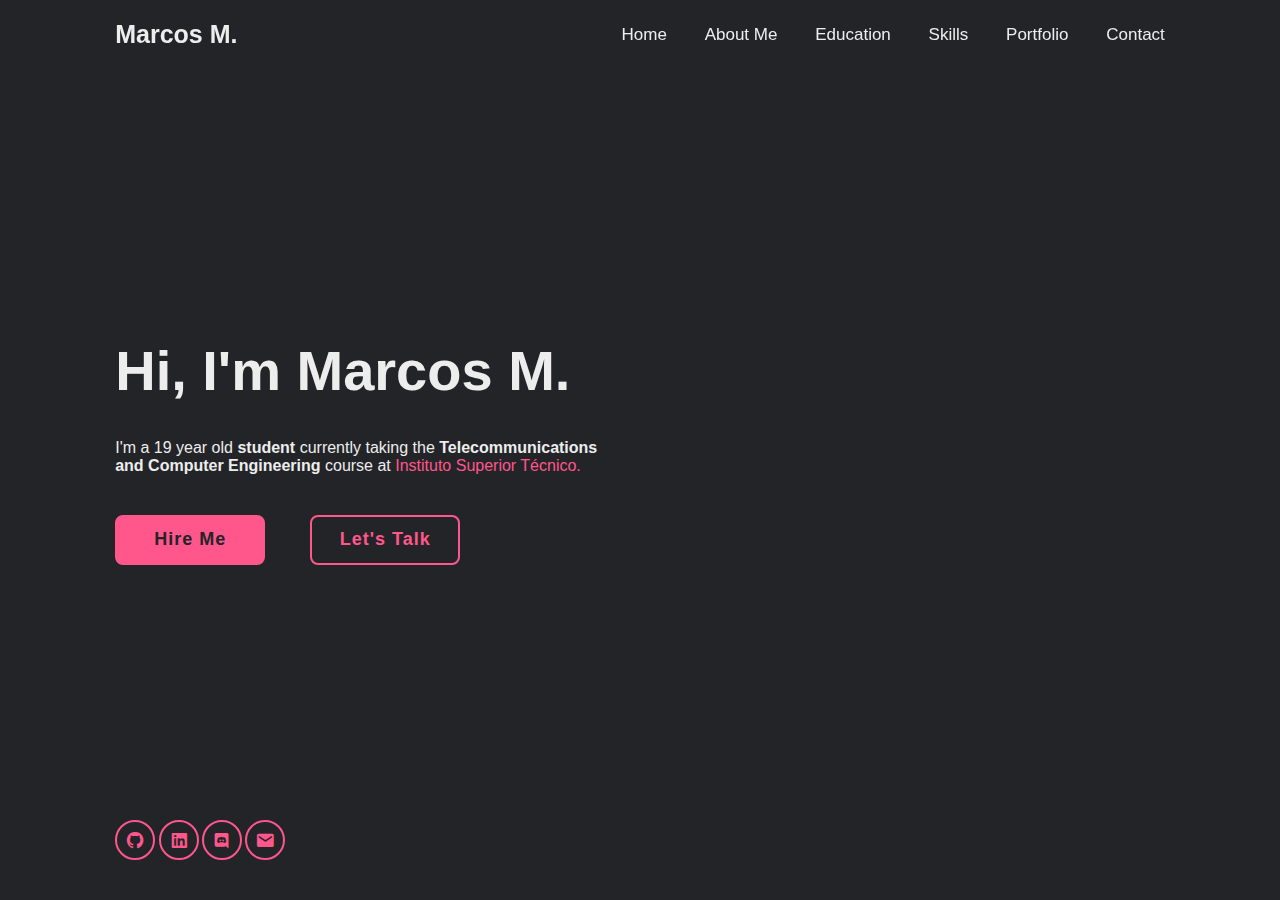
==== index.html @ 489bca6f "feat: added social media buttons and animations" ====
<!DOCTYPE html>
<html>
    <head>
        <meta charset="utf-8">
        <meta name="viewport" content="width=device-width, initial-scale=1">
        <title>Marcos Machado</title>
        <link rel="stylesheet" href="src/css/style.css">
        <link href='https://unpkg.com/boxicons@2.1.4/css/boxicons.min.css' rel='stylesheet'>
        <script src="src/js/script.js"></script>
    </head>
    
    <body>
        
        <header class="header">
            <a href="#" class="logo">Marcos M.</a>
            <nav class="navbar">
                <a href="#home">Home</a>
                <a href="#about">About Me</a>
                <a href="#education">Education</a>
                <a href="#skills">Skills</a>
                <a href="#portfolio">Portfolio</a>
                <a href="#contact">Contact</a>
            </nav>
        </header>
        <div id="particles-js"></div>
        
        <section class="home" id="home">
            <div class = "home-content">
                <h1>Hi, I'm <span>Marcos M.</span></h1>
                
                <div id = "text-animate">
                    <div id="text"></div>
                </div>
                
                <p>I'm a 19 year old <strong>student</strong> currently taking the <strong>Telecommunications and Computer Engineering</strong> course at <span><a href="https://tecnico.ulisboa.pt/pt/">Instituto Superior Técnico.</a></span></p>
                
                <div class="btn-box">
                    <a href="#contact" class="btn">Hire Me</a>
                    <a href="#portfolio" class="btn">Let's Talk</a>
                </div>

                <div class="home-social">
                    <a href="https://github.com/mc8mac"><i class='bx bxl-github'></i></a>
                    <a href="https://www.linkedin.com/in/marcos-machado-376b1a290/"><i class='bx bxl-linkedin-square'></i></a>
                    <a href="https://discordapp.com/users/1007788936011194431"><i class='bx bxl-discord'></i></a>
                    <a href="mailto:marcosmachadomcm@gmail.com"><i class='bx bxs-envelope'></i></a>
                </div>
            </div>
        </section>
        
        <script src="src/js/scripts.js"></script>
        <script src="src/js/particles.js"></script>
        <script src="src/js/app.js"></script>
    </body>
    
</html>
---- src/css/style.css ----
*{
    margin: 0;
    padding: 0;
    text-decoration: none;
    border: none;
    outline: none;
    box-sizing: border-box;
    scroll-behavior: smooth;
    font-family: 'poppins',sans-serif;
}

:root {
    --bg-color: #232428;
    --second-bg-color: #2d2f32;
    --text-color: #ededed;
    --main-color: #ff568c;
}

html{
    font-size: 62.5%;
    overflow-x: hidden;
}

body{
    background: var(--bg-color);
    color: var(--text-color);
}

#particles-js{
    position: absolute;
    width: 100%;
    height: 100%;
}

.header{
    position:fixed;
    top:0;
    left:0;
    width: 100%;
    padding: 2rem 9%;
    display: flex;
    justify-content: space-between;
    align-items:center;
    z-index: 100;
}

.logo{
    font-size: 2.5rem;
    color: var(--text-color);
    font-weight: 600;
}


.navbar a{
    font-size: 1.7rem;
    color: var(--text-color);
    font-weight: 500;
    margin-left: 3.5rem;
    border-bottom: 1px solid transparent;
    transition:0.55s;
}

.navbar a:hover{
    color: var(--main-color);
    border-bottom: 1px solid var(--main-color);
}

section{
    min-height: 100vh;
    padding: 10rem 9% 2rem;
}

.home{
    display: flex;
    align-items: center;
    padding: 9%;
}

.home-content{
    max-width: 49rem;
    z-index: 1;
}

.home-content h1{
    font-size: 5.6rem;
    font-weight: 700;
    line-height: 1.3;
}


#text-animate{
    position: relative;
    display: inline-block;
    font-size: 3.2rem;
    font-weight:700;
    color: var(--main-color);
}


.home-content p{
    font-size: 1.6rem;
    margin: 2rem 0 4rem;
}

.home-content p span a{
    color: var(--main-color);
    text-decoration: none;
}

.btn-box {
    position: relative;
    display: flex;
    justify-content: space-between;
    width: 34.5rem;
    height: 5rem;
}

.btn-box .btn {
    position: relative;
    display: inline-flex;
    justify-content:center;
    align-items: center;
    width: 15rem;
    height: 100%;
    background: var(--main-color);
    border: .2rem solid var(--main-color);
    border-radius: .8rem;
    font-size: 1.8rem;
    font-weight: 600;
    letter-spacing: .1rem;
    color: var(--bg-color);
    z-index: 1;
    overflow: hidden;
    transition: .5s;
}

.btn-box .btn:hover{
    color: var(--main-color);
    background: transparent;

}

.btn-box .btn:nth-child(2){
    background:transparent;
    color: var(--main-color);
}

.btn-box .btn:nth-child(2)::before{
    background: var(--main-color);
}

.btn-box .btn:nth-child(2):hover{
    color: var(--bg-color)
}

.btn-box .btn::before{
    content: "";
    position: absolute;
    top: 0;
    left: 0;
    width: 0%;
    height: 100%;
    background: var(--bg-color);
    z-index: -1;
    transition: .5s;
}

.btn-box .btn:hover::before{
    width: 100%;
}

.home-social{
    position: absolute;
    bottom: 4rem;
    width: 170px;
    display: flex;
    justify-content: space-between;
}

.home-social a{
    position: relative;
    display: inline-flex;
    justify-content: center;
    align-items: center;
    width: 40px;
    height: 40px;
    background: transparent;
    border: .2rem solid var(--main-color);
    border-radius: 50%;
    font-size: 2rem;
    color: var(--main-color);
    z-index: 1;
    overflow: hidden;
    transition: .5s;
}
.home-social a:hover{
    color: var(--bg-color);
}
.home-social a::before{
    content: "";
    position: absolute;
    top: 0;
    left: 0;
    width: 0;
    height: 100%;
    background: var(--main-color);
    z-index: -1;
    transition: .5s
}

.home-social a:hover::before{
    width: 100%;
}
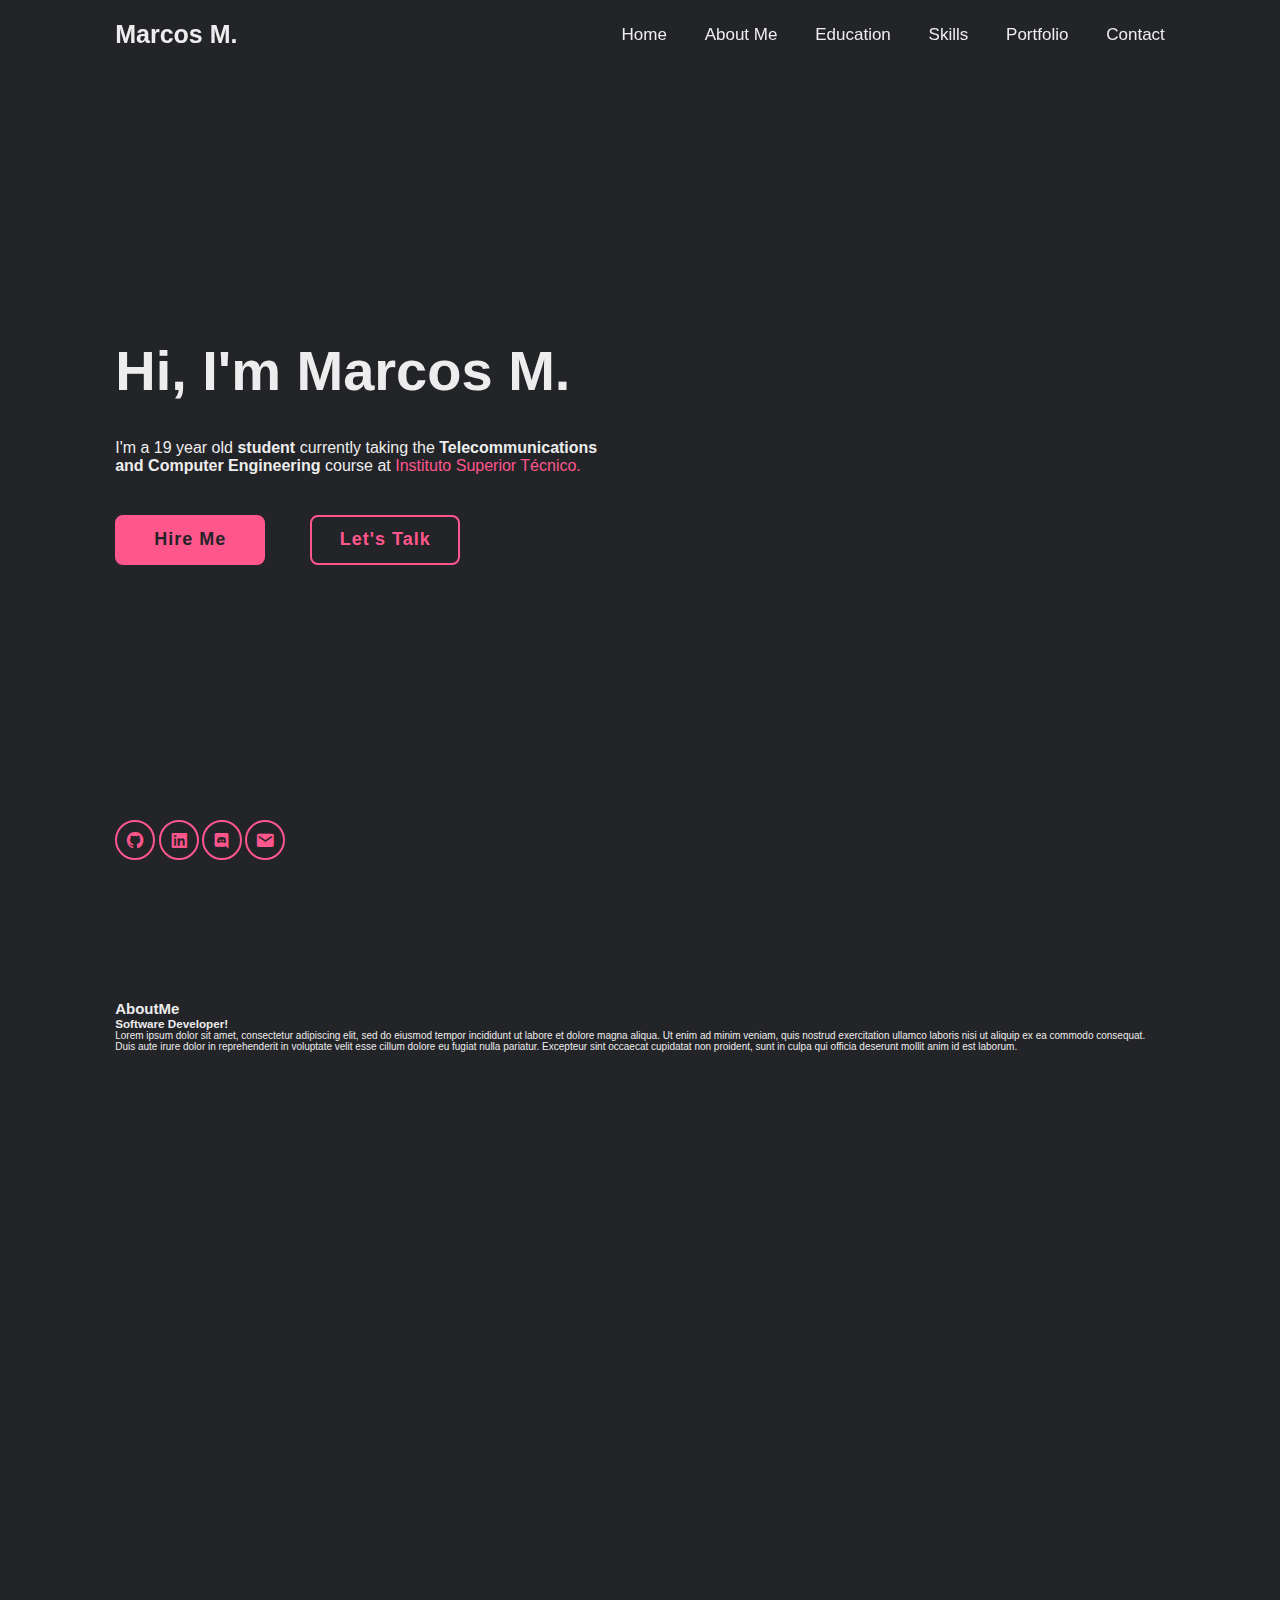
==== commit 0e0f183a: "fix: organized structure for fixes" ====
--- a/index.html
+++ b/index.html
@@ -10,6 +10,7 @@
     </head>
     
     <body>
+        <div id="particles-js"></div>
         
         <header class="header">
             <a href="#" class="logo">Marcos M.</a>
@@ -22,7 +23,6 @@
                 <a href="#contact">Contact</a>
             </nav>
         </header>
-        <div id="particles-js"></div>
         
         <section class="home" id="home">
             <div class = "home-content">
@@ -48,9 +48,50 @@
             </div>
         </section>
         
+        <section class="about" id="about">
+            
+            <div class="about-content">
+                <h2 class= "heading">About<span>Me</span></h2>
+                <h3>Software Developer!</h3>
+                <p>Lorem ipsum dolor sit amet, consectetur adipiscing elit, sed do eiusmod tempor incididunt ut labore et dolore magna aliqua. Ut enim ad minim veniam, quis nostrud exercitation ullamco laboris nisi ut aliquip ex ea commodo consequat. Duis aute irure dolor in reprehenderit in voluptate velit esse cillum dolore eu fugiat nulla pariatur. Excepteur sint occaecat cupidatat non proident, sunt in culpa qui officia deserunt mollit anim id est laborum.</p>
+            </div>
+        </section>
+        
+        <section class="education" id="education">
+            
+            <div class="education-content">
+                <h2 class= "heading"><span>Education</span></h2>
+            </div>
+        </section>
+
+        
+        <section class="skills" id="skills">
+            
+            <div class="skills-content">
+                <h2 class= "heading"><span>Skills</span></h2>
+            </div>
+        </section>
+
+        
+        <section class="portfolio" id="portfolio">
+            
+            <div class="portfolio-content">
+                <h2 class= "heading"><span>Portfolio</span></h2>
+            </div>
+        </section>
+
+        
+        <section class="contact" id="contact">
+            <h2 class= "heading"><span>Contact</span></h2>
+
+            <div class="contact-content">
+            </div>
+        </section>
+
         <script src="src/js/scripts.js"></script>
         <script src="src/js/particles.js"></script>
         <script src="src/js/app.js"></script>
+        <script src="src/js/scroll.js"></script>
     </body>
     
 </html>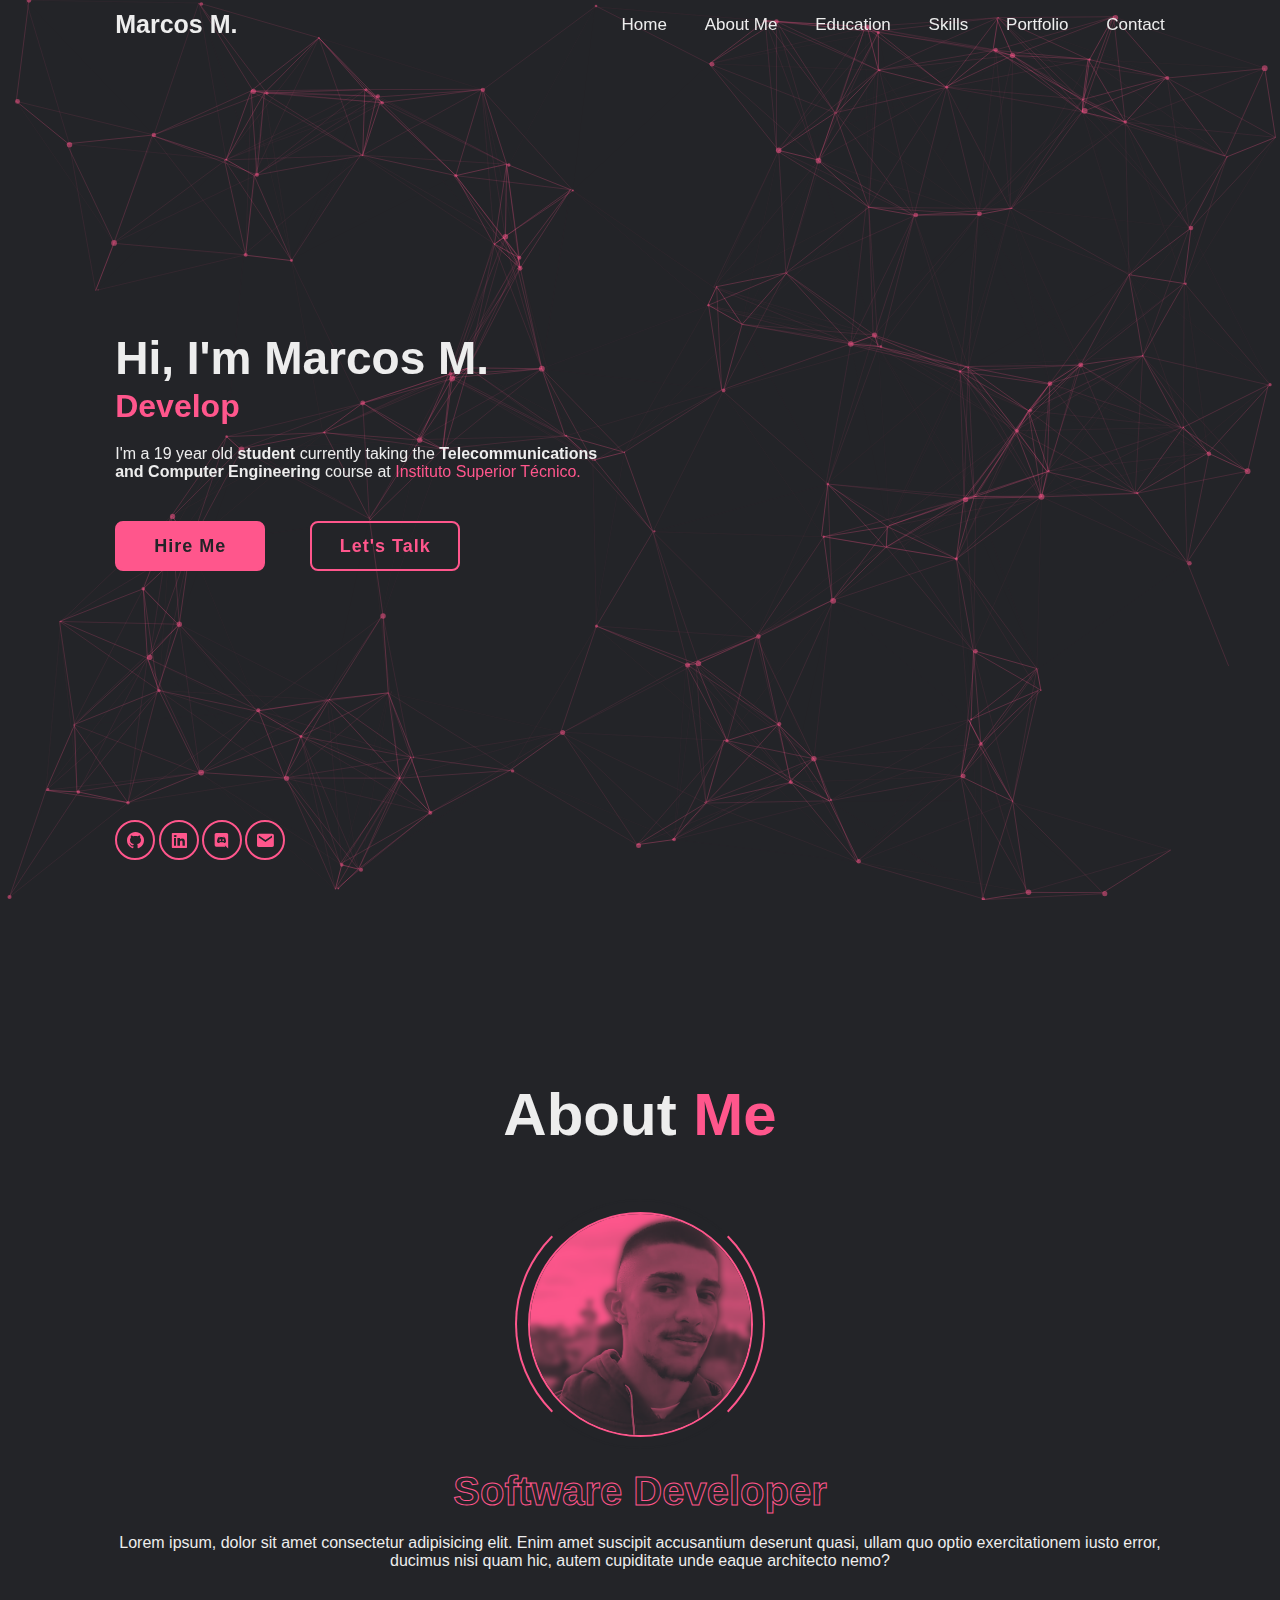
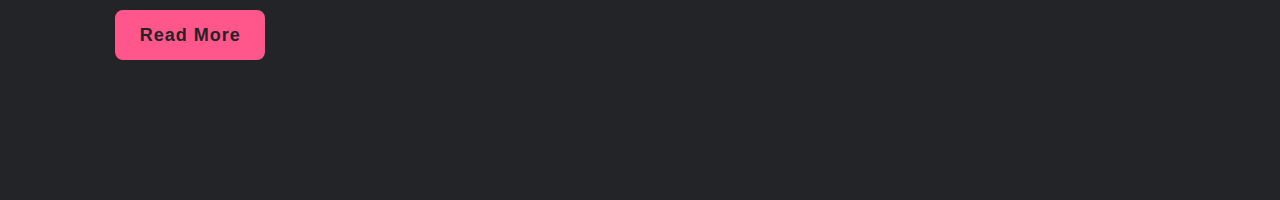
==== commit c216a1c8: "feat: about section." ====
--- a/index.html
+++ b/index.html
@@ -22,6 +22,8 @@
                 <a href="#portfolio">Portfolio</a>
                 <a href="#contact">Contact</a>
             </nav>
+            <button class="toggle-menu"><i class='bx bx-menu-alt-right'></i></button>
+            <div class="blinder"></div>
         </header>
         
         <section class="home" id="home">
@@ -47,51 +49,26 @@
                 </div>
             </div>
         </section>
-        
+
         <section class="about" id="about">
-            
+            <h2 class="heading">About <span>Me</span></h2>
+            <div class="about-img">
+                <img src="src/res/pfp.png" alt="">
+                <span class="circle-spin"></span>
+            </div>
+
             <div class="about-content">
-                <h2 class= "heading">About<span>Me</span></h2>
-                <h3>Software Developer!</h3>
-                <p>Lorem ipsum dolor sit amet, consectetur adipiscing elit, sed do eiusmod tempor incididunt ut labore et dolore magna aliqua. Ut enim ad minim veniam, quis nostrud exercitation ullamco laboris nisi ut aliquip ex ea commodo consequat. Duis aute irure dolor in reprehenderit in voluptate velit esse cillum dolore eu fugiat nulla pariatur. Excepteur sint occaecat cupidatat non proident, sunt in culpa qui officia deserunt mollit anim id est laborum.</p>
-            </div>
-        </section>
-        
-        <section class="education" id="education">
-            
-            <div class="education-content">
-                <h2 class= "heading"><span>Education</span></h2>
+                <h3>Software Developer</h3>
+                <p>Lorem ipsum, dolor sit amet consectetur adipisicing elit. Enim amet suscipit accusantium deserunt quasi, ullam quo optio exercitationem iusto error, ducimus nisi quam hic, autem cupiditate unde eaque architecto nemo?
+                </p>
+
+                <div class="btn-box btns">
+                    <a href="#" class="btn">Read More</a>
+                </div>
             </div>
         </section>
 
-        
-        <section class="skills" id="skills">
-            
-            <div class="skills-content">
-                <h2 class= "heading"><span>Skills</span></h2>
-            </div>
-        </section>
-
-        
-        <section class="portfolio" id="portfolio">
-            
-            <div class="portfolio-content">
-                <h2 class= "heading"><span>Portfolio</span></h2>
-            </div>
-        </section>
-
-        
-        <section class="contact" id="contact">
-            <h2 class= "heading"><span>Contact</span></h2>
-
-            <div class="contact-content">
-            </div>
-        </section>
-
-        <script src="src/js/scripts.js"></script>
-        <script src="src/js/particles.js"></script>
         <script src="src/js/app.js"></script>
-        <script src="src/js/scroll.js"></script>
     </body>
     
 </html>--- a/src/css/style.css
+++ b/src/css/style.css
@@ -11,7 +11,7 @@
 
 :root {
     --bg-color: #232428;
-    --second-bg-color: #2d2f32;
+    --second-bg-color: #232428;
     --text-color: #ededed;
     --main-color: #ff568c;
 }
@@ -27,9 +27,10 @@
 }
 
 #particles-js{
-    position: absolute;
-    width: 100%;
-    height: 100%;
+    position: fixed;
+    width: 100%;
+    height: 100%;
+    z-index: -1;
 }
 
 .header{
@@ -37,19 +38,26 @@
     top:0;
     left:0;
     width: 100%;
-    padding: 2rem 9%;
+    padding: 1rem 9%;
     display: flex;
     justify-content: space-between;
     align-items:center;
     z-index: 100;
-}
+    background: transparent;
+    transition: .2s;
+}
+
+.header.active{
+    background: var(--bg-color);
+    box-shadow: black 0px 0px 5px;
+}
+
 
 .logo{
     font-size: 2.5rem;
     color: var(--text-color);
     font-weight: 600;
 }
-
 
 .navbar a{
     font-size: 1.7rem;
@@ -60,9 +68,98 @@
     transition:0.55s;
 }
 
+.blinder{
+    display: none;
+}
+
 .navbar a:hover{
     color: var(--main-color);
     border-bottom: 1px solid var(--main-color);
+}
+
+button.toggle-menu {
+    display: none;
+    position: relative;
+    flex-direction: column;
+    width: 32px;
+    height: 32px;
+    background: transparent;
+    z-index: 9;
+    font-size: 4rem;
+    color: #fff;
+}
+
+@media only screen and (max-width: 870px) {
+    .navbar {
+        position: fixed;
+        overflow: hidden;
+        display: flex;
+        flex-direction: column;
+        align-items: left;
+        width: 0;
+        height: 100vh;
+        right:0;
+        top: 0;
+        padding: 2rem 0;
+        gap: 1.5rem;
+        background: transparent;
+        transition: all .2s;
+        z-index: 8;
+    }
+
+    .navbar.show {
+        width: 40vw;
+        background:var(--main-color);
+    }
+
+    .blinder{
+        position: absolute;
+        top: 0;
+        left: 0;
+        display: block;
+        width: 100vw;
+        height: 0vh;
+        background: black;
+        opacity:0;
+        transition: all .1s;
+    }
+
+    .blinder.active {
+        position: absolute;
+        top: 0;
+        left: 0;
+        display: block;
+        width: 100vw;
+        height: 100vh;
+        background: black;
+        opacity:0.5;
+    }
+    
+    .navbar a{
+        color: var(--bg-color);
+        font-size: 2rem;
+        margin-left: 1rem;
+        z-index: 10;
+    }
+
+    .navbar a:hover{
+        color: var(--bg-color);
+        border-bottom: 1px solid var(--bg-color);
+    }
+
+    button.toggle-menu {
+        display: flex;
+    }
+
+    button.untoggle-menu.active {
+        display: block;
+        width: 100vw;
+        height: 100vh;
+    }
+
+    button.toggle-menu.active  {
+        display: none;
+    }
 }
 
 section{
@@ -79,10 +176,11 @@
 .home-content{
     max-width: 49rem;
     z-index: 1;
+    opacity: 100;
 }
 
 .home-content h1{
-    font-size: 5.6rem;
+    font-size: 4.6rem;
     font-weight: 700;
     line-height: 1.3;
 }
@@ -167,6 +265,7 @@
 
 .btn-box .btn:hover::before{
     width: 100%;
+    background: transparent;
 }
 
 .home-social{
@@ -210,4 +309,81 @@
 
 .home-social a:hover::before{
     width: 100%;
+}
+
+.about{
+    display: flex;
+    justify-content: center;
+    align-items: center;
+    flex-direction: column;
+    gap: 2rem;
+    background: var(--second-bg-color);
+    padding-bottom: 6rem;
+}
+
+.heading{
+    font-size: 6rem;
+    font-weight: 700;
+    margin-bottom: 3rem;
+    text-align: center;
+}
+
+.heading span{
+    color: var(--main-color);
+}
+
+
+.about-img{
+    position: relative;
+    width: 25rem;
+    height: 25rem;
+    border-radius: 50%;
+    display: flex;
+    justify-content: center;
+    align-items: center;
+}
+
+.about-img img{
+    width: 90%;
+    border-radius: 50%;
+    border: 2px solid var(--main-color);
+}
+
+.about-img .circle-spin{
+    position: absolute;
+    top: 50%;
+    left: 50%;
+    transform: translate(-50%, -50%) rotate(0);
+    width: 100%;
+    height: 100%;
+    border-radius: 50%;
+    border-top: 2px solid var(--second-bg-color);
+    border-bottom: 2px solid var(--second-bg-color);
+    border-left: 2px solid var(--main-color);
+    border-right: 2px solid var(--main-color);
+    animation: circle-spin 1s infinite linear;
+}
+
+@keyframes circle-spin {
+    0%{
+        transform: translate(-50%, -50%) rotate(0);
+    }
+    100%{
+        transform: translate(-50%, -50%) rotate(360deg);
+    }
+}
+
+.about-content{
+    text-align: center;
+}
+
+.about-content h3{
+    font-size: 4rem;
+    color: transparent;
+    -webkit-text-stroke: var(--main-color) 1px;
+}
+
+.about-content p{
+    font-size: 1.6rem;
+    margin: 2rem 0 4rem;
 }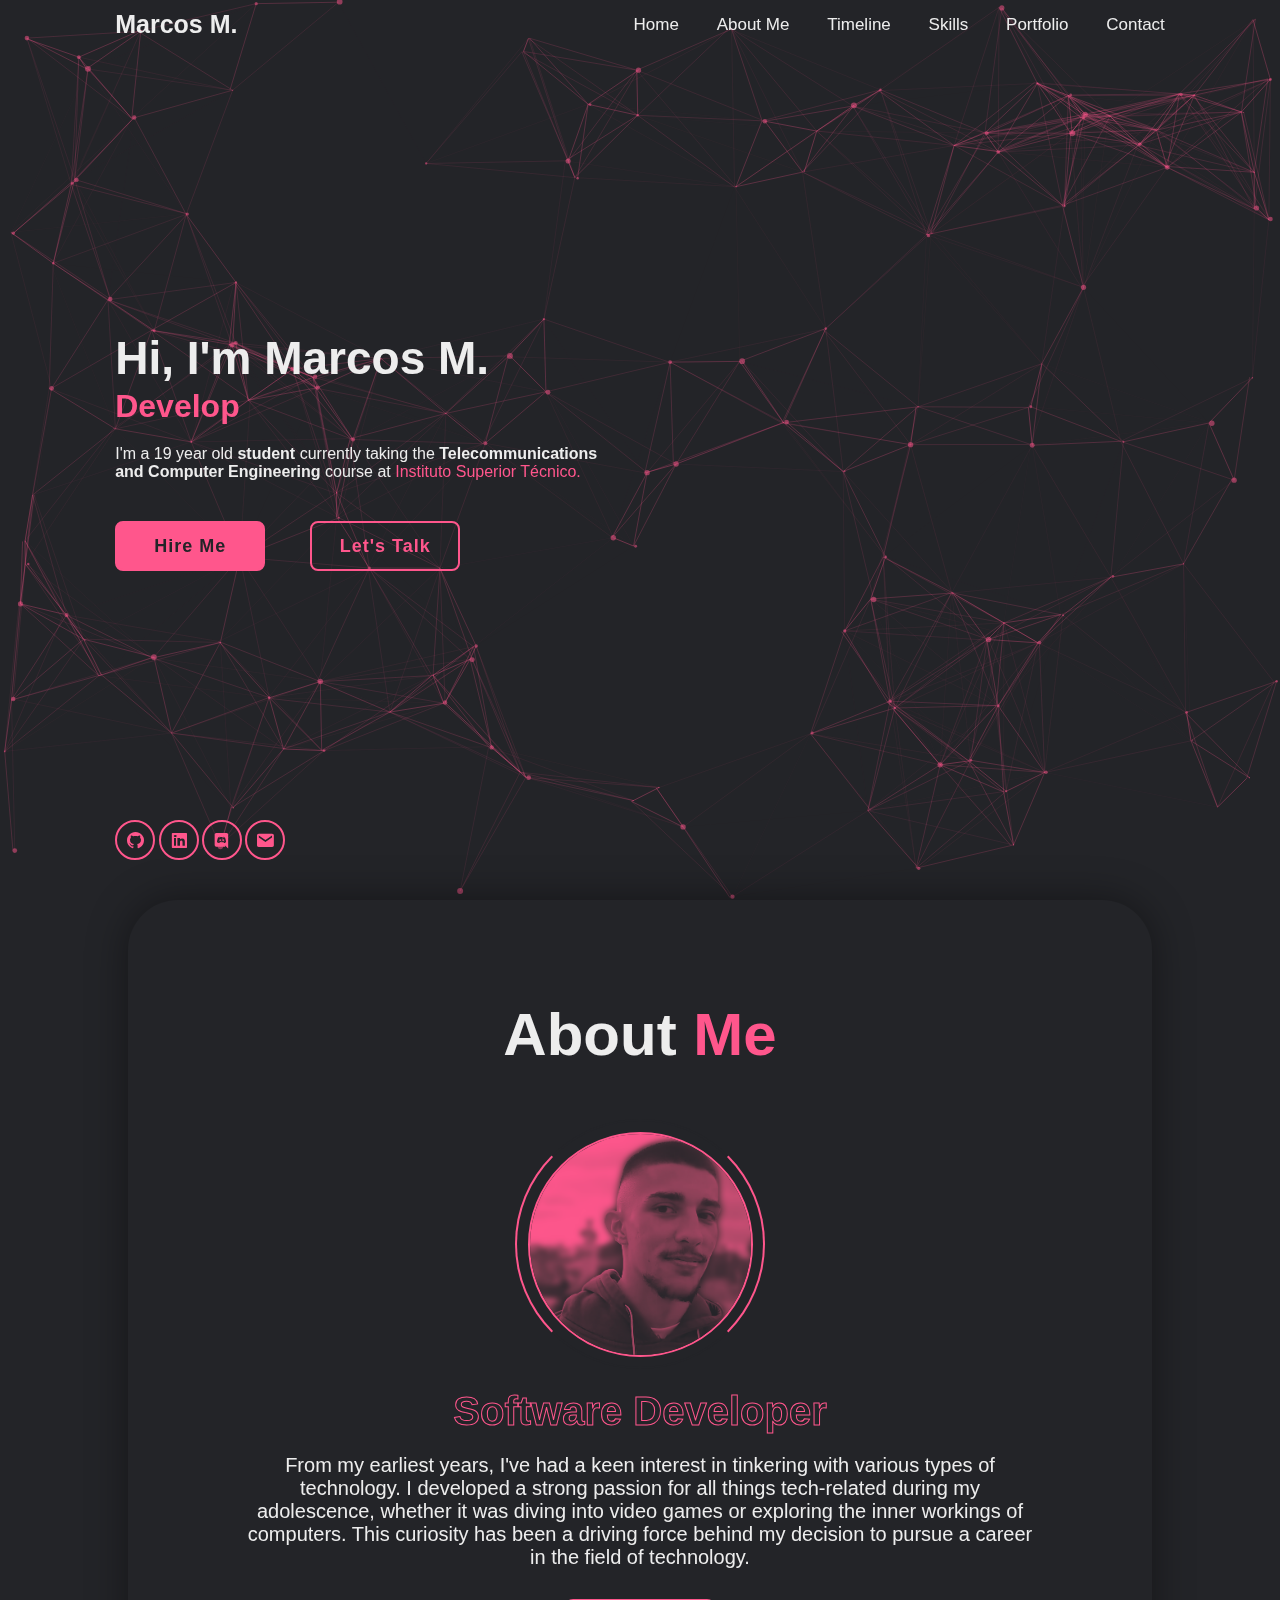
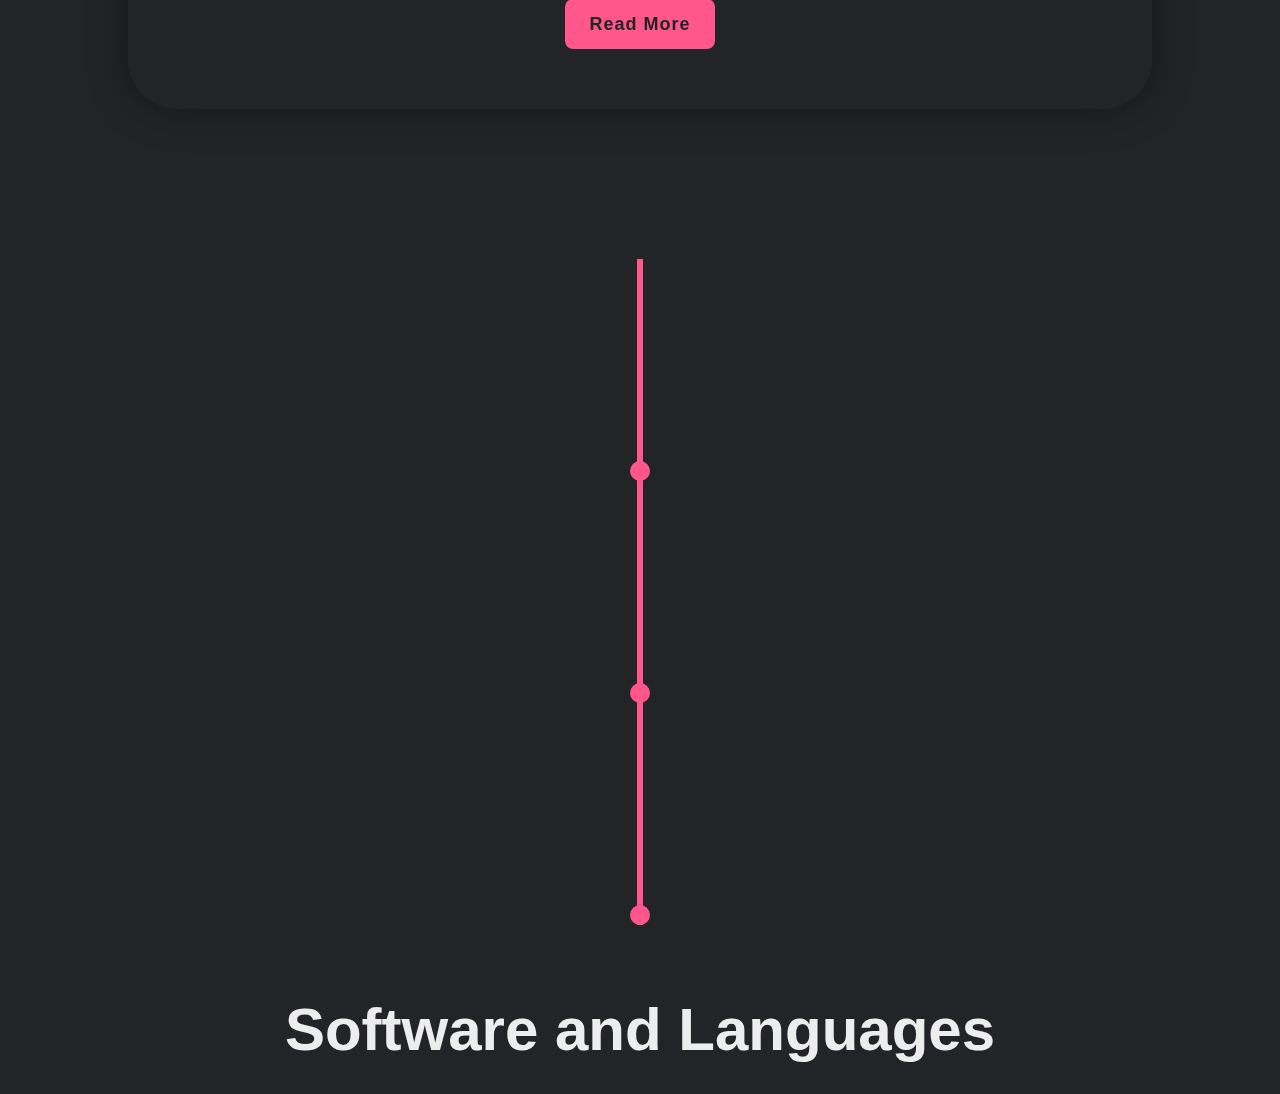
==== commit 568fc214: "feat: timeline. feat: started Skills section" ====
--- a/index.html
+++ b/index.html
@@ -1,74 +1,113 @@
 <!DOCTYPE html>
 <html>
-    <head>
-        <meta charset="utf-8">
-        <meta name="viewport" content="width=device-width, initial-scale=1">
-        <title>Marcos Machado</title>
-        <link rel="stylesheet" href="src/css/style.css">
-        <link href='https://unpkg.com/boxicons@2.1.4/css/boxicons.min.css' rel='stylesheet'>
-        <script src="src/js/script.js"></script>
-    </head>
-    
-    <body>
-        <div id="particles-js"></div>
-        
-        <header class="header">
-            <a href="#" class="logo">Marcos M.</a>
-            <nav class="navbar">
-                <a href="#home">Home</a>
-                <a href="#about">About Me</a>
-                <a href="#education">Education</a>
-                <a href="#skills">Skills</a>
-                <a href="#portfolio">Portfolio</a>
-                <a href="#contact">Contact</a>
-            </nav>
-            <button class="toggle-menu"><i class='bx bx-menu-alt-right'></i></button>
-            <div class="blinder"></div>
-        </header>
-        
-        <section class="home" id="home">
-            <div class = "home-content">
-                <h1>Hi, I'm <span>Marcos M.</span></h1>
-                
-                <div id = "text-animate">
-                    <div id="text"></div>
-                </div>
-                
-                <p>I'm a 19 year old <strong>student</strong> currently taking the <strong>Telecommunications and Computer Engineering</strong> course at <span><a href="https://tecnico.ulisboa.pt/pt/">Instituto Superior Técnico.</a></span></p>
-                
-                <div class="btn-box">
-                    <a href="#contact" class="btn">Hire Me</a>
-                    <a href="#portfolio" class="btn">Let's Talk</a>
-                </div>
 
-                <div class="home-social">
-                    <a href="https://github.com/mc8mac"><i class='bx bxl-github'></i></a>
-                    <a href="https://www.linkedin.com/in/marcos-machado-376b1a290/"><i class='bx bxl-linkedin-square'></i></a>
-                    <a href="https://discordapp.com/users/1007788936011194431"><i class='bx bxl-discord'></i></a>
-                    <a href="mailto:marcosmachadomcm@gmail.com"><i class='bx bxs-envelope'></i></a>
-                </div>
-            </div>
-        </section>
+<head>
+    <meta charset="utf-8">
+    <meta name="viewport" content="width=device-width, initial-scale=1">
+    <title>Marcos Machado</title>
+    <link rel="stylesheet" href="src/css/style.css">
+    <link href='https://unpkg.com/boxicons@2.1.4/css/boxicons.min.css' rel='stylesheet'>
+    <script src="src/js/script.js"></script>
+</head>
 
-        <section class="about" id="about">
-            <h2 class="heading">About <span>Me</span></h2>
-            <div class="about-img">
-                <img src="src/res/pfp.png" alt="">
-                <span class="circle-spin"></span>
+<body>
+    <div id="particles-js"></div>
+
+    <header class="header">
+        <a href="#" class="logo">Marcos M.</a>
+        <nav class="navbar">
+            <a href="#home">Home</a>
+            <a href="#about">About Me</a>
+            <a href="#timeline">Timeline</a>
+            <a href="#skills">Skills</a>
+            <a href="#portfolio">Portfolio</a>
+            <a href="#contact">Contact</a>
+        </nav>
+        <button class="toggle-menu"><i class='bx bx-menu-alt-right'></i></button>
+        <div class="blinder"></div>
+    </header>
+
+    <section class="home" id="home">
+        <div class="home-content">
+            <h1>Hi, I'm <span>Marcos M.</span></h1>
+
+            <div id="text-animate">
+                <div id="text"></div>
             </div>
 
-            <div class="about-content">
-                <h3>Software Developer</h3>
-                <p>Lorem ipsum, dolor sit amet consectetur adipisicing elit. Enim amet suscipit accusantium deserunt quasi, ullam quo optio exercitationem iusto error, ducimus nisi quam hic, autem cupiditate unde eaque architecto nemo?
-                </p>
+            <p>I'm a 19 year old <strong>student</strong> currently taking the <strong>Telecommunications and Computer
+                    Engineering</strong> course at <span><a href="https://tecnico.ulisboa.pt/pt/">Instituto Superior
+                        Técnico.</a></span></p>
 
-                <div class="btn-box btns">
-                    <a href="#" class="btn">Read More</a>
+            <div class="btn-box">
+                <a href="#contact" class="btn">Hire Me</a>
+                <a href="#portfolio" class="btn">Let's Talk</a>
+            </div>
+
+            <div class="home-social">
+                <a href="https://github.com/mc8mac"><i class='bx bxl-github'></i></a>
+                <a href="https://www.linkedin.com/in/marcos-machado-376b1a290/"><i
+                        class='bx bxl-linkedin-square'></i></a>
+                <a href="https://discordapp.com/users/1007788936011194431"><i class='bx bxl-discord'></i></a>
+                <a href="mailto:marcosmachadomcm@gmail.com"><i class='bx bxs-envelope'></i></a>
+            </div>
+        </div>
+    </section>
+
+    <section class="about" id="about">
+        <h2 class="heading">About <span>Me</span></h2>
+        <div class="about-img">
+            <img src="src/res/pfp.png" alt="">
+            <span class="circle-spin"></span>
+        </div>
+
+        <div class="about-content">
+            <h3>Software Developer</h3>
+            <p>From my earliest years, I've had a keen interest in tinkering with various types of technology. I
+                developed a strong passion for all things tech-related during my adolescence, whether it was diving into
+                video games or exploring the inner workings of computers. This curiosity has been a driving force behind
+                my decision to pursue a career in the field of technology.
+            </p>
+
+            <div class="btn-box btns">
+                <a href="#" class="btn">Read More</a>
+            </div>
+        </div>
+    </section>
+
+    <section class="timeline" id="timeline">
+        <ul>
+            <li>
+                <div>
+                    <h1>Francisco Franco</h1>
+                    <p>Graduated from Secundary School Francisco Franco</p>
+                    <img src="src/res/esff.png">
+                    <time>July 2022</time>
+
                 </div>
-            </div>
-        </section>
+            </li>
+            <li>
+                <div>
+                    <h1>Instituto Superior Técnico</h1>
+                    <p>Started my studies at Instituto Superior Técnico.</p>
+                    <img src="src/res/tecnico.png">
+                    <time>September 2022</time>
+                </div>
+            </li>
+            <li>
+                <div>
+                    <h1>Web Summit</h1>
+                    <p>Volunteered at Web Summit as part of the Operations Team.</p>
+                    <img src="src/res/web-summit.png">
+                    <time>November 2023</time>
+                </div>
+            </li>
+    </section>
 
-        <script src="src/js/app.js"></script>
-    </body>
+    <h1 class="heading">Software and Languages</h1>
     
+    
+    <script src="src/js/app.js"></script>
+</body>
+
 </html>--- a/src/css/style.css
+++ b/src/css/style.css
@@ -1,4 +1,4 @@
-*{
+* {
     margin: 0;
     padding: 0;
     text-decoration: none;
@@ -6,7 +6,7 @@
     outline: none;
     box-sizing: border-box;
     scroll-behavior: smooth;
-    font-family: 'poppins',sans-serif;
+    font-family: 'poppins', sans-serif;
 }
 
 :root {
@@ -14,65 +14,75 @@
     --second-bg-color: #232428;
     --text-color: #ededed;
     --main-color: #ff568c;
-}
-
-html{
+    --color-text: navy;
+    --color-bg: papayawhip;
+    --color-bg-accent: #ecdcc0;
+    --size: clamp(10rem, 1rem + 40vmin, 30rem);
+    --gap: calc(var(--size) / 14);
+    --duration: 60s;
+    --scroll-start: 0;
+    --scroll-end: calc(-100% - var(--gap));
+}
+
+
+
+html {
     font-size: 62.5%;
     overflow-x: hidden;
 }
 
-body{
+body {
     background: var(--bg-color);
     color: var(--text-color);
 }
 
-#particles-js{
+#particles-js {
     position: fixed;
     width: 100%;
     height: 100%;
-    z-index: -1;
-}
-
-.header{
-    position:fixed;
-    top:0;
-    left:0;
+    z-index: 0;
+}
+
+.header {
+    position: fixed;
+    top: 0;
+    left: 0;
     width: 100%;
     padding: 1rem 9%;
     display: flex;
     justify-content: space-between;
-    align-items:center;
+    align-items: center;
     z-index: 100;
     background: transparent;
     transition: .2s;
 }
 
-.header.active{
+.header.active {
     background: var(--bg-color);
-    box-shadow: black 0px 0px 5px;
-}
-
-
-.logo{
+    box-shadow: rgba(0, 0, 0, 0.5) 0px 0px 40px;
+}
+
+
+.logo {
     font-size: 2.5rem;
     color: var(--text-color);
     font-weight: 600;
 }
 
-.navbar a{
+.navbar a {
     font-size: 1.7rem;
     color: var(--text-color);
     font-weight: 500;
     margin-left: 3.5rem;
     border-bottom: 1px solid transparent;
-    transition:0.55s;
-}
-
-.blinder{
+    transition: 0.55s;
+}
+
+.blinder {
     display: none;
 }
 
-.navbar a:hover{
+.navbar a:hover {
     color: var(--main-color);
     border-bottom: 1px solid var(--main-color);
 }
@@ -98,7 +108,7 @@
         align-items: left;
         width: 0;
         height: 100vh;
-        right:0;
+        right: 0;
         top: 0;
         padding: 2rem 0;
         gap: 1.5rem;
@@ -109,10 +119,10 @@
 
     .navbar.show {
         width: 40vw;
-        background:var(--main-color);
-    }
-
-    .blinder{
+        background: var(--main-color);
+    }
+
+    .blinder {
         position: absolute;
         top: 0;
         left: 0;
@@ -120,7 +130,7 @@
         width: 100vw;
         height: 0vh;
         background: black;
-        opacity:0;
+        opacity: 0;
         transition: all .1s;
     }
 
@@ -132,17 +142,17 @@
         width: 100vw;
         height: 100vh;
         background: black;
-        opacity:0.5;
-    }
-    
-    .navbar a{
+        opacity: 0.5;
+    }
+
+    .navbar a {
         color: var(--bg-color);
         font-size: 2rem;
         margin-left: 1rem;
         z-index: 10;
     }
 
-    .navbar a:hover{
+    .navbar a:hover {
         color: var(--bg-color);
         border-bottom: 1px solid var(--bg-color);
     }
@@ -157,50 +167,53 @@
         height: 100vh;
     }
 
-    button.toggle-menu.active  {
+    button.toggle-menu.active {
         display: none;
     }
 }
 
-section{
-    min-height: 100vh;
+section {
+    min-height: 80vh;
     padding: 10rem 9% 2rem;
 }
 
-.home{
+.home {
     display: flex;
     align-items: center;
     padding: 9%;
-}
-
-.home-content{
+    pointer-events: none;
+    height: 100vh;
+}
+
+.home-content {
     max-width: 49rem;
     z-index: 1;
     opacity: 100;
-}
-
-.home-content h1{
+    pointer-events: none;
+}
+
+.home-content h1 {
     font-size: 4.6rem;
     font-weight: 700;
     line-height: 1.3;
 }
 
 
-#text-animate{
+#text-animate {
     position: relative;
     display: inline-block;
     font-size: 3.2rem;
-    font-weight:700;
+    font-weight: 700;
     color: var(--main-color);
 }
 
 
-.home-content p{
+.home-content p {
     font-size: 1.6rem;
     margin: 2rem 0 4rem;
 }
 
-.home-content p span a{
+.home-content p span a {
     color: var(--main-color);
     text-decoration: none;
 }
@@ -213,10 +226,23 @@
     height: 5rem;
 }
 
+.btn-box .btn:nth-child(2) {
+    background: transparent;
+    color: var(--main-color);
+}
+
+.btn-box .btn:nth-child(2)::before {
+    background: var(--main-color);
+}
+
+.btn-box .btn:nth-child(2):hover {
+    color: var(--bg-color)
+}
+
 .btn-box .btn {
     position: relative;
     display: inline-flex;
-    justify-content:center;
+    justify-content: center;
     align-items: center;
     width: 15rem;
     height: 100%;
@@ -230,28 +256,15 @@
     z-index: 1;
     overflow: hidden;
     transition: .5s;
-}
-
-.btn-box .btn:hover{
+    pointer-events: all;
+}
+
+.btn-box .btn:hover {
     color: var(--main-color);
     background: transparent;
-
-}
-
-.btn-box .btn:nth-child(2){
-    background:transparent;
-    color: var(--main-color);
-}
-
-.btn-box .btn:nth-child(2)::before{
-    background: var(--main-color);
-}
-
-.btn-box .btn:nth-child(2):hover{
-    color: var(--bg-color)
-}
-
-.btn-box .btn::before{
+}
+
+.btn-box .btn::before {
     content: "";
     position: absolute;
     top: 0;
@@ -263,12 +276,11 @@
     transition: .5s;
 }
 
-.btn-box .btn:hover::before{
+.btn-box .btn:hover::before {
     width: 100%;
-    background: transparent;
-}
-
-.home-social{
+}
+
+.home-social {
     position: absolute;
     bottom: 4rem;
     width: 170px;
@@ -276,7 +288,7 @@
     justify-content: space-between;
 }
 
-.home-social a{
+.home-social a {
     position: relative;
     display: inline-flex;
     justify-content: center;
@@ -291,11 +303,14 @@
     z-index: 1;
     overflow: hidden;
     transition: .5s;
-}
-.home-social a:hover{
+    pointer-events: all;
+}
+
+.home-social a:hover {
     color: var(--bg-color);
 }
-.home-social a::before{
+
+.home-social a::before {
     content: "";
     position: absolute;
     top: 0;
@@ -307,33 +322,38 @@
     transition: .5s
 }
 
-.home-social a:hover::before{
+.home-social a:hover::before {
     width: 100%;
 }
 
-.about{
+.about {
+    position: relative;
     display: flex;
     justify-content: center;
     align-items: center;
     flex-direction: column;
+    box-shadow: rgba(0, 0, 0, 0.4) 0px 0px 40px;
     gap: 2rem;
-    background: var(--second-bg-color);
+    backdrop-filter: blur(15px);
+    border-radius: 50px;
     padding-bottom: 6rem;
-}
-
-.heading{
+    width: 80%;
+    left: 10%;
+}
+
+.heading {
     font-size: 6rem;
     font-weight: 700;
     margin-bottom: 3rem;
     text-align: center;
 }
 
-.heading span{
+.heading span {
     color: var(--main-color);
 }
 
 
-.about-img{
+.about-img {
     position: relative;
     width: 25rem;
     height: 25rem;
@@ -343,13 +363,13 @@
     align-items: center;
 }
 
-.about-img img{
+.about-img img {
     width: 90%;
     border-radius: 50%;
     border: 2px solid var(--main-color);
 }
 
-.about-img .circle-spin{
+.about-img .circle-spin {
     position: absolute;
     top: 50%;
     left: 50%;
@@ -365,25 +385,236 @@
 }
 
 @keyframes circle-spin {
-    0%{
+    0% {
         transform: translate(-50%, -50%) rotate(0);
     }
-    100%{
+
+    100% {
         transform: translate(-50%, -50%) rotate(360deg);
     }
 }
 
-.about-content{
+.about-content {
     text-align: center;
 }
 
-.about-content h3{
+.about-content h3 {
     font-size: 4rem;
     color: transparent;
     -webkit-text-stroke: var(--main-color) 1px;
 }
 
-.about-content p{
-    font-size: 1.6rem;
-    margin: 2rem 0 4rem;
-}+.about-content p {
+    font-size: 2rem;
+    margin: 2rem 0 3rem;
+}
+
+.btns {
+    display: inline-block;
+    width: 50rem;
+}
+
+@media only screen and (max-width: 700px) {
+    .about-content h3 {
+        font-size: 3.6rem;
+        color: transparent;
+        -webkit-text-stroke: var(--main-color) 1px;
+    }
+
+    .about-content p {
+        font-size: 2rem;
+        margin: 2rem 20% 3rem;
+    }
+}
+
+/* Timeline CSS */
+
+.timeline ul {
+    padding: 50px 0;
+}
+
+.timeline ul li {
+    list-style-type: none;
+    position: relative;
+    width: 6px;
+    margin: 0 auto;
+    padding-top: 50px;
+    background: var(--main-color);
+}
+
+.timeline ul li::after {
+    content: "";
+    position: absolute;
+    left: 50%;
+    bottom: 0;
+    transform: translateX(-50%);
+    width: 20px;
+    height: 20px;
+    border-radius: 50%;
+    background: inherit;
+    z-index: 1;
+    color: var(--bg-color)
+}
+
+.timeline ul li div {
+    position: relative;
+    bottom: 0;
+    width: 400px;
+    padding: 15px;
+    border-radius: 15px;
+    background: var(--main-color);
+    display: flex;
+    flex-direction: column;
+    align-items: flex-start;
+}
+
+.timeline ul li div img {
+    width: 45px;
+}
+
+.timeline ul li div h1 {
+    font-size: 2.3rem;
+    font-weight: bold;
+    margin-bottom: 8px;
+    color: var(--bg-color);
+    width: 100%;
+    text-align: left;
+}
+
+.timeline ul li p {
+    font-size: 2rem;
+    font-weight: 500;
+    line-height: 1.6;
+    color: var(--bg-color);
+    margin-bottom: 1rem;
+    width: 100%;
+    text-align: left;
+}
+
+.timeline ul li div {
+    left: 45px;
+}
+
+.timeline ul li:nth-child(odd) div {
+    left: 45px;
+}
+
+.timeline ul li:nth-child(odd) div::before {
+    left: -11px;
+    border-width: 8px 12px 8px 0;
+    border-color: transparent var(--main-color) transparent transparent;
+}
+
+.timeline ul li:nth-child(even) div {
+    left: -439px;
+}
+
+.timeline ul li:nth-child(even) div::before {
+    right: -11px;
+    border-width: 8px 0 8px 12px;
+    border-color: transparent transparent transparent var(--main-color);
+}
+
+
+/* EFFECTS
+  –––––––––––––––––––––––––––––––––––––––––––––––––– */
+
+.timeline ul li::after {
+    transition: background 0.5s ease-in-out;
+}
+
+.timeline ul li.in-view::after {
+    background: var(--bg-color);
+    border: var(--main-color) 4px solid;
+    animation: scaleAnimation .6s;
+}
+
+.timeline ul li div {
+    visibility: hidden;
+    opacity: 0;
+    transition: all 0.5s ease-in-out;
+}
+
+.timeline ul li:nth-child(odd) div {
+    color: var(--bg-color);
+    font-size: 1.5rem;
+}
+
+.timeline ul li:nth-child(even) div {
+    color: var(--bg-color);
+    font-size: 1.5rem;
+    transform: translate3d(-200px, 0, 0);
+}
+
+.timeline ul li.in-view div {
+    transform: none;
+    visibility: visible;
+    opacity: 1;
+    animation: timestamp 0.5s;
+}
+
+
+/* GENERAL MEDIA QUERIES
+  –––––––––––––––––––––––––––––––––––––––––––––––––– */
+
+@media screen and (max-width: 900px) {
+    .timeline ul li div {
+        width: 250px;
+    }
+
+    .timeline ul li:nth-child(even) div {
+        left: -289px;
+        /*250+45-6*/
+    }
+}
+
+@media screen and (max-width: 600px) {
+    .timeline ul li {
+        margin-left: 20px;
+    }
+
+    .timeline ul li div {
+        width: calc(85vw - 91px);
+    }
+
+    .timeline ul li:nth-child(even) div {
+        left: 45px;
+    }
+
+    .timeline ul li:nth-child(even) div::before {
+        left: -11px;
+        border-width: 8px 12px 8px 0;
+        border-color: transparent var(--main-color) transparent transparent;
+    }
+}
+
+@keyframes scaleAnimation {
+    0% {
+        transform: translateX(-50%) scale(0.3);
+        opacity: 100;
+    }
+
+    50% {
+        transform: translateX(-50%) scale(1.25);
+    }
+
+    100% {
+        transform: translateX(-50%) scale(1);
+        opacity: 100;
+    }
+}
+
+@keyframes timestamp {
+    0% {
+        transform: scale(0.1, 0);
+    }
+
+    50% {
+        transform: scale(0.1, 1);
+    }
+
+    100% {
+        transform: scale(1, 1);
+    }
+}
+
